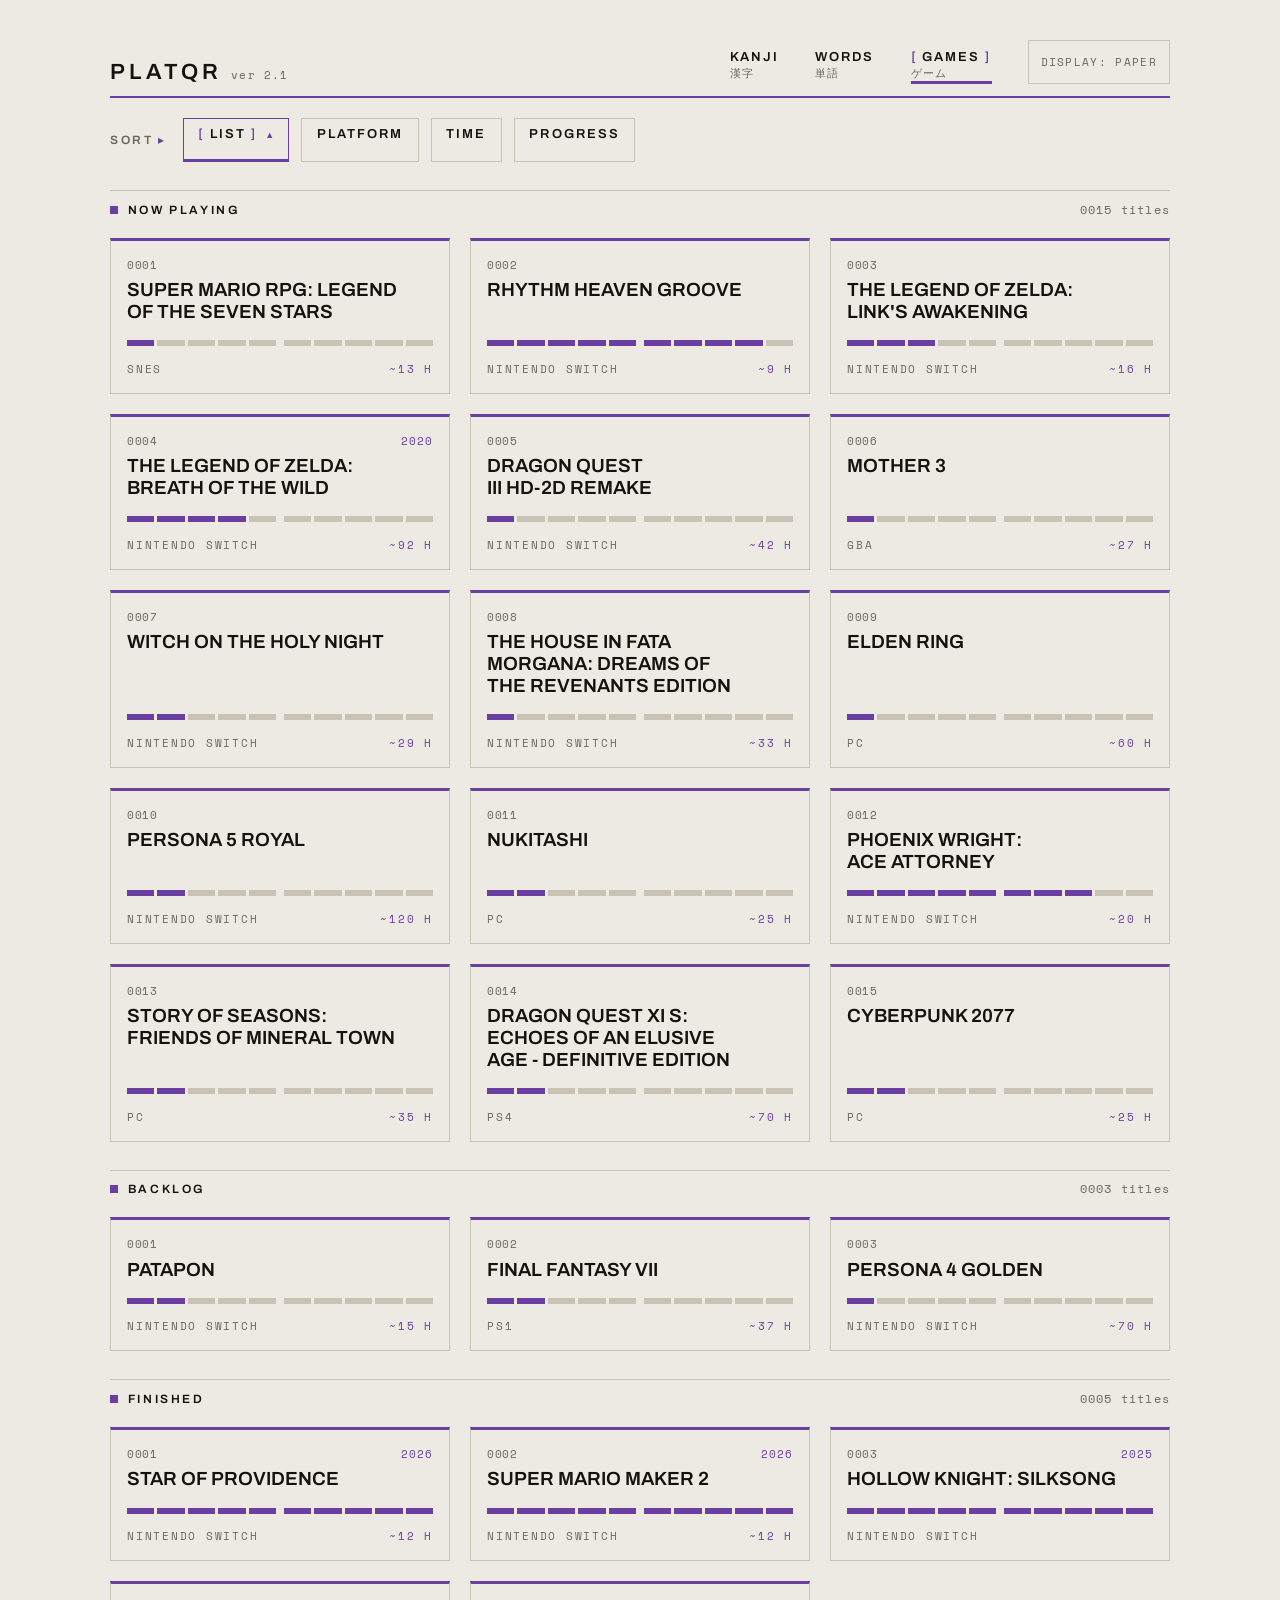
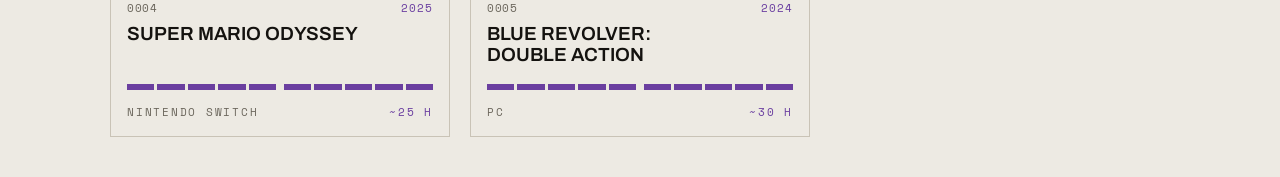
==== games.html @ d36fc3c7 "added games" ====
<!DOCTYPE html>
<html lang="en">
  <head>
    <meta charset="utf-8" />
    <meta name="viewport" content="width=device-width, initial-scale=1" />
    <meta name="color-scheme" content="light dark" />
    <title>games · platqr (・_・)ノ</title>

    <link rel="preconnect" href="https://fonts.googleapis.com" />
    <link rel="preconnect" href="https://fonts.gstatic.com" crossorigin />
    <link
      href="https://fonts.googleapis.com/css2?family=Archivo:wght@400;500;600;700&family=Space+Mono:wght@400;700&display=swap"
      rel="stylesheet"
    />
    <link rel="stylesheet" href="./style.css" />

    <script>
      (function () {
        var saved;
        try { saved = localStorage.getItem('theme'); } catch (err) {}
        document.documentElement.dataset.theme =
          saved ||
          (matchMedia('(prefers-color-scheme: dark)').matches ? 'dark' : 'light');
      })();
    </script>
  </head>

  <body data-page="games">
    <main class="page">
      <nav class="nav" id="nav"></nav>

      <div class="list-toggle" id="sort"></div>

      <section>
        <div class="page-head">
          <h2 class="sec">now playing</h2>
          <span class="range" id="count-playing"></span>
        </div>
        <div class="game-grid" id="games-playing"></div>
      </section>

      <section>
        <div class="page-head">
          <h2 class="sec">backlog</h2>
          <span class="range" id="count-backlog"></span>
        </div>
        <div class="game-grid" id="games-backlog"></div>
      </section>

      <section>
        <div class="page-head">
          <h2 class="sec">finished</h2>
          <span class="range" id="count-finished"></span>
        </div>
        <div class="game-grid" id="games-finished"></div>
      </section>

    </main>

    <script src="./data/games.js"></script>
    <script src="./app.js"></script>
  </body>
</html>
---- style.css ----
:root {
  --paper: #edeae3;
  --panel: #e4e0d7;
  --ink: #14120f;
  --muted: #6b665c;
  --rule: #c9c3b6;
  --accent: #ff4d00;

  --sans: Archivo, 'Helvetica Neue', Arial, 'Hiragino Sans',
    'Hiragino Kaku Gothic ProN', 'Yu Gothic', 'Noto Sans CJK JP', Meiryo,
    sans-serif;
  --mono: 'Space Mono', ui-monospace, Menlo, Consolas, monospace;
}

@media (prefers-color-scheme: dark) {
  :root:not([data-theme='light']) {
    --paper: #14120f;
    --panel: #1e1b17;
    --ink: #edeae3;
    --muted: #8a8377;
    --rule: #35302a;
    --accent: #ff5e14;
  }
}

:root[data-theme='dark'] {
  --paper: #14120f;
  --panel: #1e1b17;
  --ink: #edeae3;
  --muted: #8a8377;
  --rule: #35302a;
  --accent: #ff5e14;
}

body[data-page='words'] { --accent: #0b63ce; }
body[data-page='words'][data-list='2'] { --accent: #a07800; }
body[data-page='games'] { --accent: #6b3fa0; }

:root[data-theme='dark'] body[data-page='words'] { --accent: #4d9bff; }
:root[data-theme='dark'] body[data-page='words'][data-list='2'] { --accent: #e8b800; }
:root[data-theme='dark'] body[data-page='games'] { --accent: #a98bff; }

@media (prefers-color-scheme: dark) {
  :root:not([data-theme='light']) body[data-page='words'] { --accent: #4d9bff; }
  :root:not([data-theme='light']) body[data-page='words'][data-list='2'] { --accent: #e8b800; }
  :root:not([data-theme='light']) body[data-page='games'] { --accent: #a98bff; }
}

* {
  box-sizing: border-box;
}

[hidden] {
  display: none !important;
}

html {
  -webkit-text-size-adjust: 100%;
}

body {
  margin: 0;
  background: var(--paper);
  color: var(--ink);
  font-family: var(--sans);
  font-synthesis-weight: none;
}

.page {
  max-width: 1140px;
  margin: 0 auto;
  padding: clamp(1rem, 4vw, 2.5rem);
}

hr {
  border: 0;
  border-top: 1px solid var(--rule);
  margin: 1.5rem 0;
}

.nav {
  display: flex;
  flex-wrap: wrap;
  align-items: flex-end;
  gap: 0.75rem clamp(1rem, 4vw, 2.5rem);
  padding-bottom: 0.75rem;
  border-bottom: 2px solid var(--accent);
}

.brand {
  display: flex;
  align-items: baseline;
  flex-wrap: wrap;
  gap: 0.6rem;
  margin-right: auto;
}

.brand h1 {
  margin: 0;
  font-size: clamp(1rem, 3.6vw, 1.375rem);
  font-weight: 600;
  letter-spacing: 0.18em;
  text-transform: uppercase;
}

.brand-ver {
  font-family: var(--mono);
  font-size: 0.6875rem;
  letter-spacing: 0.1em;
  color: var(--muted);
}

.nav-menu {
  display: flex;
  align-items: flex-end;
  gap: clamp(0.9rem, 4vw, 2.25rem);
}

.nav-toggle {
  display: none;
  min-height: 44px;
  padding: 0.5rem 0.75rem;
  font-family: var(--mono);
  font-size: 0.6875rem;
  letter-spacing: 0.12em;
  text-transform: uppercase;
  color: var(--ink);
  background: none;
  border: 1px solid var(--accent);
  border-radius: 0;
  cursor: pointer;
}

.nav-toggle::after {
  content: ' ▾';
}

.nav[data-open] .nav-toggle::after {
  content: ' ▴';
}

.nav-links {
  display: flex;
  gap: clamp(0.9rem, 4vw, 2.25rem);
  margin: 0;
  padding: 0;
  list-style: none;
}

.nav-links a {
  display: flex;
  flex-direction: column;
  justify-content: flex-end;
  gap: 0.1rem;
  min-height: 44px;
  color: var(--ink);
  text-decoration: none;
  border-bottom: 3px solid transparent;
}

.nav-lat {
  font-size: 0.8125rem;
  font-weight: 600;
  letter-spacing: 0.16em;
  text-transform: uppercase;
}

.nav-ja {
  font-size: 0.6875rem;
  letter-spacing: 0.12em;
  color: var(--muted);
}

.nav-links a:hover {
  border-bottom-color: var(--rule);
}

.nav-links a[aria-current='page'] {
  border-bottom-color: var(--accent);
}

.nav-links a[aria-current='page'] .nav-lat::before {
  content: '[';
  margin-right: 0.4em;
  color: var(--accent);
}

.nav-links a[aria-current='page'] .nav-lat::after {
  content: ']';
  margin-left: 0.4em;
  color: var(--accent);
}

.theme {
  min-height: 44px;
  padding: 0.5rem 0.75rem;
  font-family: var(--mono);
  font-size: 0.6875rem;
  letter-spacing: 0.12em;
  text-transform: uppercase;
  color: var(--muted);
  background: none;
  border: 1px solid var(--rule);
  border-radius: 0;
  cursor: pointer;
}

.theme:hover {
  color: var(--ink);
  border-color: var(--accent);
}

@media (max-width: 640px) {
  .nav-toggle {
    display: block;
  }

  .nav-menu {
    display: none;
    flex-direction: column;
    align-items: flex-start;
    gap: 0.25rem;
    width: 100%;
    padding-top: 0.75rem;
  }

  .nav[data-open] .nav-menu {
    display: flex;
  }

  .nav-links {
    flex-direction: column;
    gap: 0.25rem;
    width: 100%;
  }

  .nav-links a {
    flex-direction: row;
    align-items: baseline;
    justify-content: space-between;
    gap: 0.6rem;
    width: 100%;
    padding: 0.35rem 0;
    border-bottom-width: 1px;
    border-bottom-color: var(--rule);
  }

  .nav-links a[aria-current='page'] {
    border-bottom-width: 3px;
    border-bottom-color: var(--accent);
  }

  .theme {
    margin-top: 0.5rem;
  }
}

.search {
  display: flex;
  flex-wrap: wrap;
  align-items: center;
  gap: 0.75rem;
  margin: 1.75rem 0;
}

.search label {
  font-size: 0.75rem;
  font-weight: 600;
  letter-spacing: 0.22em;
  text-transform: uppercase;
  color: var(--muted);
}

.search label::after {
  content: ' ▸';
  color: var(--accent);
}

.search input {
  flex: 1 1 12rem;
  min-width: 0;
  padding: 0.65rem 0.8rem;
  font-family: var(--sans);
  font-size: 1rem;
  letter-spacing: 0.02em;
  color: var(--ink);
  background: var(--panel);
  border: 1px solid var(--rule);
  border-radius: 0;
}

.search input:focus {
  outline: 2px solid var(--accent);
  outline-offset: 1px;
}

.count {
  font-family: var(--mono);
  font-size: 0.8125rem;
  letter-spacing: 0.08em;
  color: var(--muted);
  white-space: nowrap;
}

@media (max-width: 640px) {
  .search {
    gap: 0.5rem 0.75rem;
  }

  .search label {
    order: 1;
  }

  .count {
    order: 2;
    margin-left: auto;
  }

  .search input {
    order: 3;
    flex: 1 0 100%;
  }
}

.grid-head {
  display: flex;
  align-items: baseline;
  justify-content: space-between;
  gap: 1rem;
  margin: 2.5rem 0 0;
  padding-top: 0.6rem;
  border-top: 1px solid var(--rule);
}

.sec {
  font-size: 0.75rem;
  font-weight: 600;
  letter-spacing: 0.22em;
  text-transform: uppercase;
}

.sec::before {
  content: '';
  display: inline-block;
  width: 0.5rem;
  height: 0.5rem;
  margin-right: 0.6rem;
  background: var(--accent);
}

.range {
  font-family: var(--mono);
  font-size: 0.75rem;
  letter-spacing: 0.1em;
  color: var(--muted);
}

.grid {
  display: flex;
  flex-wrap: wrap;
  gap: clamp(0.5rem, 2.5vw, 1.1rem);
  margin: 1.25rem 0 0;
  font-size: clamp(1.75rem, 6vw, 2.5rem);

  content-visibility: auto;
  contain-intrinsic-size: auto 340px;
}

.grid p {
  margin: 0;
}

.word-grid .grid {
  gap: 0.4rem clamp(0.9rem, 2.2vw, 1.5rem);
  font-size: clamp(1.0625rem, 2.6vw, 1.375rem);
}

.list-toggle {
  display: flex;
  flex-wrap: wrap;
  align-items: center;
  gap: 0.5rem 0.75rem;
  margin: 1.25rem 0 0.5rem;
}

.sort-label {
  margin-right: 0.25rem;
  font-size: 0.75rem;
  font-weight: 600;
  letter-spacing: 0.22em;
  text-transform: uppercase;
  color: var(--muted);
}

.sort-label::after {
  content: ' \25B8';
  color: var(--accent);
}

.tab-dir {
  font-size: 0.5625rem;
  color: var(--accent);
}

.list-tab {
  display: flex;
  align-items: baseline;
  gap: 0.5rem;
  min-height: 44px;
  padding: 0.5rem 0.9rem;
  color: var(--ink);
  background: none;
  border: 1px solid var(--rule);
  border-radius: 0;
  cursor: pointer;
}

.list-tab:hover {
  border-color: var(--accent);
}

.list-tab[aria-current] {
  border-color: var(--accent);
  border-bottom-width: 3px;
}

.tab-lat {
  font-family: var(--sans);
  font-size: 0.8125rem;
  font-weight: 600;
  letter-spacing: 0.16em;
  text-transform: uppercase;
}

.list-tab[aria-current] .tab-lat::before {
  content: '[';
  margin-right: 0.4em;
  color: var(--accent);
}

.list-tab[aria-current] .tab-lat::after {
  content: ']';
  margin-left: 0.4em;
  color: var(--accent);
}

.tab-ja {
  font-size: 0.6875rem;
  letter-spacing: 0.12em;
  color: var(--muted);
}

.cross {
  gap: clamp(0.6rem, 2.5vw, 1.25rem);
}

.cross-head {
  font-family: var(--mono);
  font-size: 0.6875rem;
  letter-spacing: 0.2em;
  text-transform: uppercase;
  color: var(--muted);
  border-bottom-color: var(--accent);
  content-visibility: visible;
}

.cross-head .cross-word {
  font-size: inherit;
  font-family: inherit;
}

.cross-rank {
  flex: 0 0 5ch;
  font-family: var(--mono);
  font-size: 0.8125rem;
  letter-spacing: 0.05em;
  color: var(--muted);
  text-align: right;
}

.cross-rank.absent {
  color: var(--rule);
}

.cross-word {
  font-size: clamp(1.125rem, 4vw, 1.5rem);
}

.row {
  display: flex;
  align-items: baseline;
  gap: clamp(0.75rem, 3vw, 1.5rem);
  margin: 0;
  padding: 0.45rem 0;
  border-bottom: 1px solid var(--rule);
  content-visibility: auto;
  contain-intrinsic-size: auto 3rem;
}

.rank {
  flex: 0 0 auto;
  font-family: var(--mono);
  font-size: 0.8125rem;
  letter-spacing: 0.05em;
  color: var(--muted);
}

.word {
  font-size: clamp(1.125rem, 4vw, 1.5rem);
}

.page-head {
  display: flex;
  align-items: baseline;
  justify-content: space-between;
  gap: 1rem;
  margin: 1.75rem 0 0;
  padding-top: 0.6rem;
  border-top: 1px solid var(--rule);
}

.page-head .sec {
  margin: 0;
}

.game-grid {
  display: grid;
  grid-template-columns: repeat(3, minmax(0, 1fr));
  gap: clamp(0.75rem, 2vw, 1.25rem);
  margin: 1.25rem 0 0;
}

@media (max-width: 880px) {
  .game-grid {
    grid-template-columns: repeat(2, minmax(0, 1fr));
  }
}

@media (max-width: 520px) {
  .game-grid {
    grid-template-columns: minmax(0, 1fr);
  }
}

.game {
  display: flex;
  flex-direction: column;
  gap: 0.4rem;
  padding: clamp(0.75rem, 2vw, 1rem);
  border: 1px solid var(--rule);
  border-top: 3px solid var(--accent);
}

.game-head {
  display: flex;
  align-items: baseline;
  justify-content: space-between;
  gap: 0.75rem;
}

.game .rank {
  font-size: 0.6875rem;
}

.game-years {
  font-family: var(--mono);
  font-size: 0.6875rem;
  letter-spacing: 0.1em;
  color: var(--accent);
  white-space: nowrap;
}

.game-title {
  font-size: clamp(1rem, 2.2vw, 1.1875rem);
  font-weight: 600;
  line-height: 1.15;
  text-transform: uppercase;
  text-wrap: balance;
}

.progress {
  display: flex;
  gap: 3px;

  margin-top: auto;
  padding-top: 0.7rem;
}

.seg {
  flex: 1;
  height: 6px;
  background: var(--rule);
}

.seg.on {
  background: var(--accent);
}

.seg:nth-child(6) {
  margin-left: 5px;
}

.game-foot {
  display: flex;
  align-items: baseline;
  justify-content: space-between;
  gap: 0.75rem;
  padding-top: 0.5rem;
  font-family: var(--mono);
  font-size: 0.6875rem;
  letter-spacing: 0.16em;
  text-transform: uppercase;
  color: var(--muted);
}

.game-hours {
  white-space: nowrap;
  color: var(--accent);
}

.lyrics {
  max-width: 46rem;
  font-size: clamp(1rem, 3.4vw, 1.25rem);
}

.lyrics h1 {
  margin: 0 0 1.5rem;
  font-size: clamp(1.5rem, 5vw, 2.25rem);
  font-weight: 600;
  letter-spacing: 0.08em;
  text-transform: uppercase;
}

.lyrics p {
  margin: 0 0 0.5rem;
}
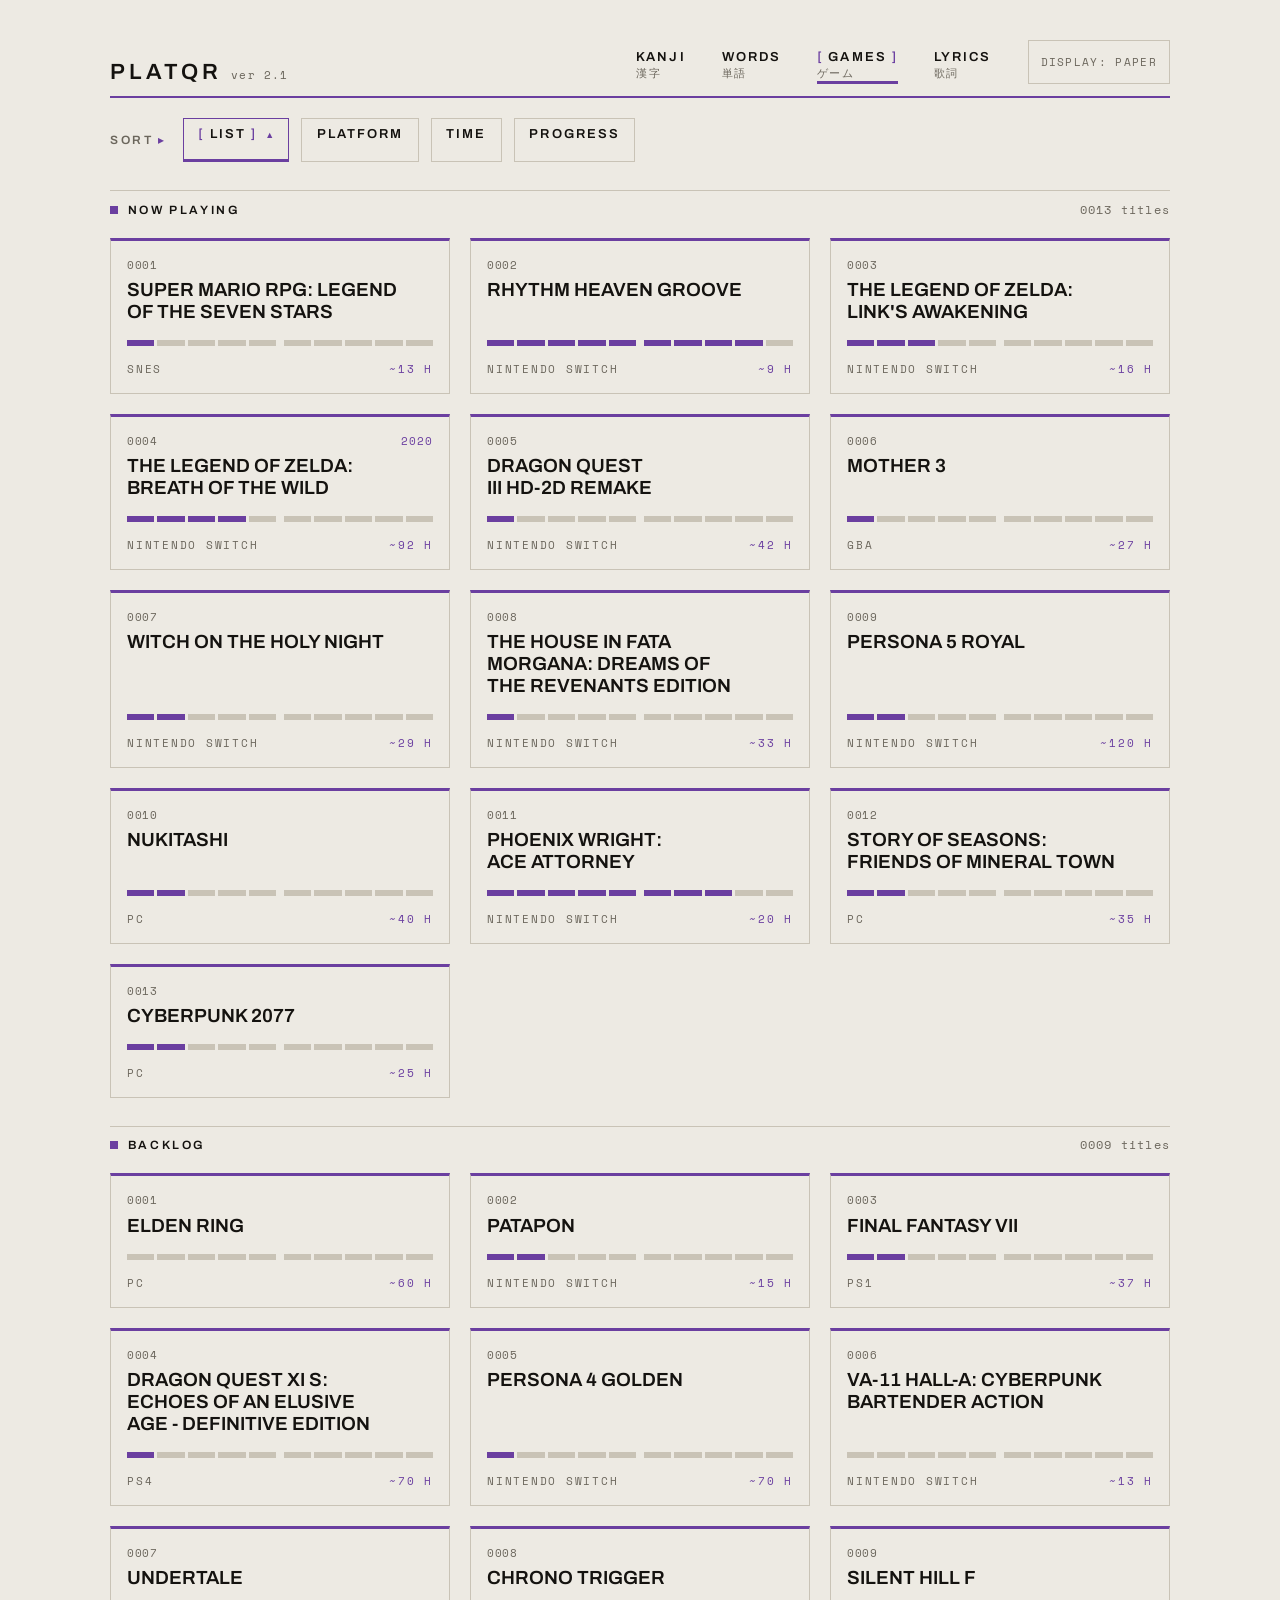
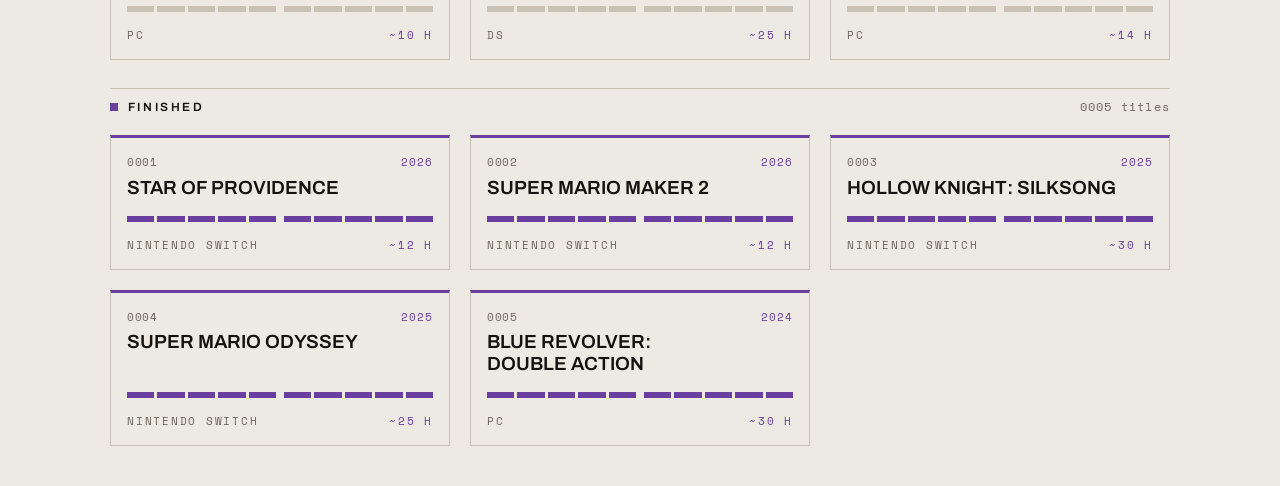
==== commit 96ca0a83: "icon" ====
--- a/games.html
+++ b/games.html
@@ -4,7 +4,12 @@
     <meta charset="utf-8" />
     <meta name="viewport" content="width=device-width, initial-scale=1" />
     <meta name="color-scheme" content="light dark" />
-    <title>games · platqr (・_・)ノ</title>
+    <meta name="robots" content="noindex, nofollow" />
+    <title>Games - platqr</title>
+
+    <link rel="icon" href="./icon.svg" type="image/svg+xml" />
+    <link rel="icon" href="./favicon.ico" sizes="32x32" />
+    <link rel="apple-touch-icon" href="./apple-touch-icon.png" />
 
     <link rel="preconnect" href="https://fonts.googleapis.com" />
     <link rel="preconnect" href="https://fonts.gstatic.com" crossorigin />
@@ -13,6 +18,7 @@
       rel="stylesheet"
     />
     <link rel="stylesheet" href="./style.css" />
+    <link rel="stylesheet" href="./pages.css" />
 
     <script>
       (function () {
@@ -57,7 +63,9 @@
 
     </main>
 
+    <script src="./hidden.js"></script>
     <script src="./data/games.js"></script>
     <script src="./app.js"></script>
+    <script src="./games.js"></script>
   </body>
 </html>
--- a/style.css
+++ b/style.css
@@ -34,16 +34,13 @@
 
 body[data-page='words'] { --accent: #0b63ce; }
 body[data-page='words'][data-list='2'] { --accent: #a07800; }
-body[data-page='games'] { --accent: #6b3fa0; }
 
 :root[data-theme='dark'] body[data-page='words'] { --accent: #4d9bff; }
 :root[data-theme='dark'] body[data-page='words'][data-list='2'] { --accent: #e8b800; }
-:root[data-theme='dark'] body[data-page='games'] { --accent: #a98bff; }
 
 @media (prefers-color-scheme: dark) {
   :root:not([data-theme='light']) body[data-page='words'] { --accent: #4d9bff; }
   :root:not([data-theme='light']) body[data-page='words'][data-list='2'] { --accent: #e8b800; }
-  :root:not([data-theme='light']) body[data-page='games'] { --accent: #a98bff; }
 }
 
 * {
@@ -509,128 +506,3 @@
   font-size: clamp(1.125rem, 4vw, 1.5rem);
 }
 
-.page-head {
-  display: flex;
-  align-items: baseline;
-  justify-content: space-between;
-  gap: 1rem;
-  margin: 1.75rem 0 0;
-  padding-top: 0.6rem;
-  border-top: 1px solid var(--rule);
-}
-
-.page-head .sec {
-  margin: 0;
-}
-
-.game-grid {
-  display: grid;
-  grid-template-columns: repeat(3, minmax(0, 1fr));
-  gap: clamp(0.75rem, 2vw, 1.25rem);
-  margin: 1.25rem 0 0;
-}
-
-@media (max-width: 880px) {
-  .game-grid {
-    grid-template-columns: repeat(2, minmax(0, 1fr));
-  }
-}
-
-@media (max-width: 520px) {
-  .game-grid {
-    grid-template-columns: minmax(0, 1fr);
-  }
-}
-
-.game {
-  display: flex;
-  flex-direction: column;
-  gap: 0.4rem;
-  padding: clamp(0.75rem, 2vw, 1rem);
-  border: 1px solid var(--rule);
-  border-top: 3px solid var(--accent);
-}
-
-.game-head {
-  display: flex;
-  align-items: baseline;
-  justify-content: space-between;
-  gap: 0.75rem;
-}
-
-.game .rank {
-  font-size: 0.6875rem;
-}
-
-.game-years {
-  font-family: var(--mono);
-  font-size: 0.6875rem;
-  letter-spacing: 0.1em;
-  color: var(--accent);
-  white-space: nowrap;
-}
-
-.game-title {
-  font-size: clamp(1rem, 2.2vw, 1.1875rem);
-  font-weight: 600;
-  line-height: 1.15;
-  text-transform: uppercase;
-  text-wrap: balance;
-}
-
-.progress {
-  display: flex;
-  gap: 3px;
-
-  margin-top: auto;
-  padding-top: 0.7rem;
-}
-
-.seg {
-  flex: 1;
-  height: 6px;
-  background: var(--rule);
-}
-
-.seg.on {
-  background: var(--accent);
-}
-
-.seg:nth-child(6) {
-  margin-left: 5px;
-}
-
-.game-foot {
-  display: flex;
-  align-items: baseline;
-  justify-content: space-between;
-  gap: 0.75rem;
-  padding-top: 0.5rem;
-  font-family: var(--mono);
-  font-size: 0.6875rem;
-  letter-spacing: 0.16em;
-  text-transform: uppercase;
-  color: var(--muted);
-}
-
-.game-hours {
-  white-space: nowrap;
-  color: var(--accent);
-}
-
-.lyrics {
-  max-width: 46rem;
-  font-size: clamp(1rem, 3.4vw, 1.25rem);
-}
-
-.lyrics h1 {
-  margin: 0 0 1.5rem;
-  font-size: clamp(1.5rem, 5vw, 2.25rem);
-  font-weight: 600;
-  letter-spacing: 0.08em;
-  text-transform: uppercase;
-}
-
-.lyrics p {
-  margin: 0 0 0.5rem;
-}
--- a/pages.css
+++ b/pages.css
@@ -0,0 +1,135 @@
+body[data-page='games'] { --accent: #6b3fa0; }
+
+body[data-page='lyrics'] { --accent: #9e0059; }
+
+:root[data-theme='dark'] body[data-page='games'] { --accent: #a98bff; }
+
+:root[data-theme='dark'] body[data-page='lyrics'] { --accent: #ff78b8; }
+
+.page-head {
+  display: flex;
+  align-items: baseline;
+  justify-content: space-between;
+  gap: 1rem;
+  margin: 1.75rem 0 0;
+  padding-top: 0.6rem;
+  border-top: 1px solid var(--rule);
+}
+
+.page-head .sec {
+  margin: 0;
+}
+
+.game-grid {
+  display: grid;
+  grid-template-columns: repeat(3, minmax(0, 1fr));
+  gap: clamp(0.75rem, 2vw, 1.25rem);
+  margin: 1.25rem 0 0;
+}
+
+.game {
+  display: flex;
+  flex-direction: column;
+  gap: 0.4rem;
+  padding: clamp(0.75rem, 2vw, 1rem);
+  border: 1px solid var(--rule);
+  border-top: 3px solid var(--accent);
+}
+
+.game-head {
+  display: flex;
+  align-items: baseline;
+  justify-content: space-between;
+  gap: 0.75rem;
+}
+
+.game .rank {
+  font-size: 0.6875rem;
+}
+
+.game-years {
+  font-family: var(--mono);
+  font-size: 0.6875rem;
+  letter-spacing: 0.1em;
+  color: var(--accent);
+  white-space: nowrap;
+}
+
+.game-title {
+  font-size: clamp(1rem, 2.2vw, 1.1875rem);
+  font-weight: 600;
+  line-height: 1.15;
+  text-transform: uppercase;
+  text-wrap: balance;
+}
+
+.game-foot {
+  display: flex;
+  align-items: baseline;
+  justify-content: space-between;
+  gap: 0.75rem;
+  padding-top: 0.5rem;
+  font-family: var(--mono);
+  font-size: 0.6875rem;
+  letter-spacing: 0.16em;
+  text-transform: uppercase;
+  color: var(--muted);
+}
+
+.game-hours {
+  white-space: nowrap;
+  color: var(--accent);
+}
+
+.progress {
+  display: flex;
+  gap: 3px;
+
+  margin-top: auto;
+  padding-top: 0.7rem;
+}
+
+.seg {
+  flex: 1;
+  height: 6px;
+  background: var(--rule);
+}
+
+.seg.on {
+  background: var(--accent);
+}
+
+.seg:nth-child(6) {
+  margin-left: 5px;
+}
+
+.lyrics {
+  max-width: 46rem;
+  margin-top: 1.5rem;
+  font-size: clamp(1rem, 3.4vw, 1.25rem);
+}
+
+.lyrics p {
+  margin: 0 0 0.35rem;
+  line-height: 1.45;
+}
+
+.stanza {
+  margin: 0 0 1.75rem;
+}
+
+@media (prefers-color-scheme: dark) {
+  :root:not([data-theme='light']) body[data-page='games'] { --accent: #a98bff; }
+  :root:not([data-theme='light']) body[data-page='lyrics'] { --accent: #ff78b8; }
+}
+
+@media (max-width: 880px) {
+  .game-grid {
+    grid-template-columns: repeat(2, minmax(0, 1fr));
+  }
+}
+@media (max-width: 520px) {
+  .game-grid {
+    grid-template-columns: minmax(0, 1fr);
+  }
+}
